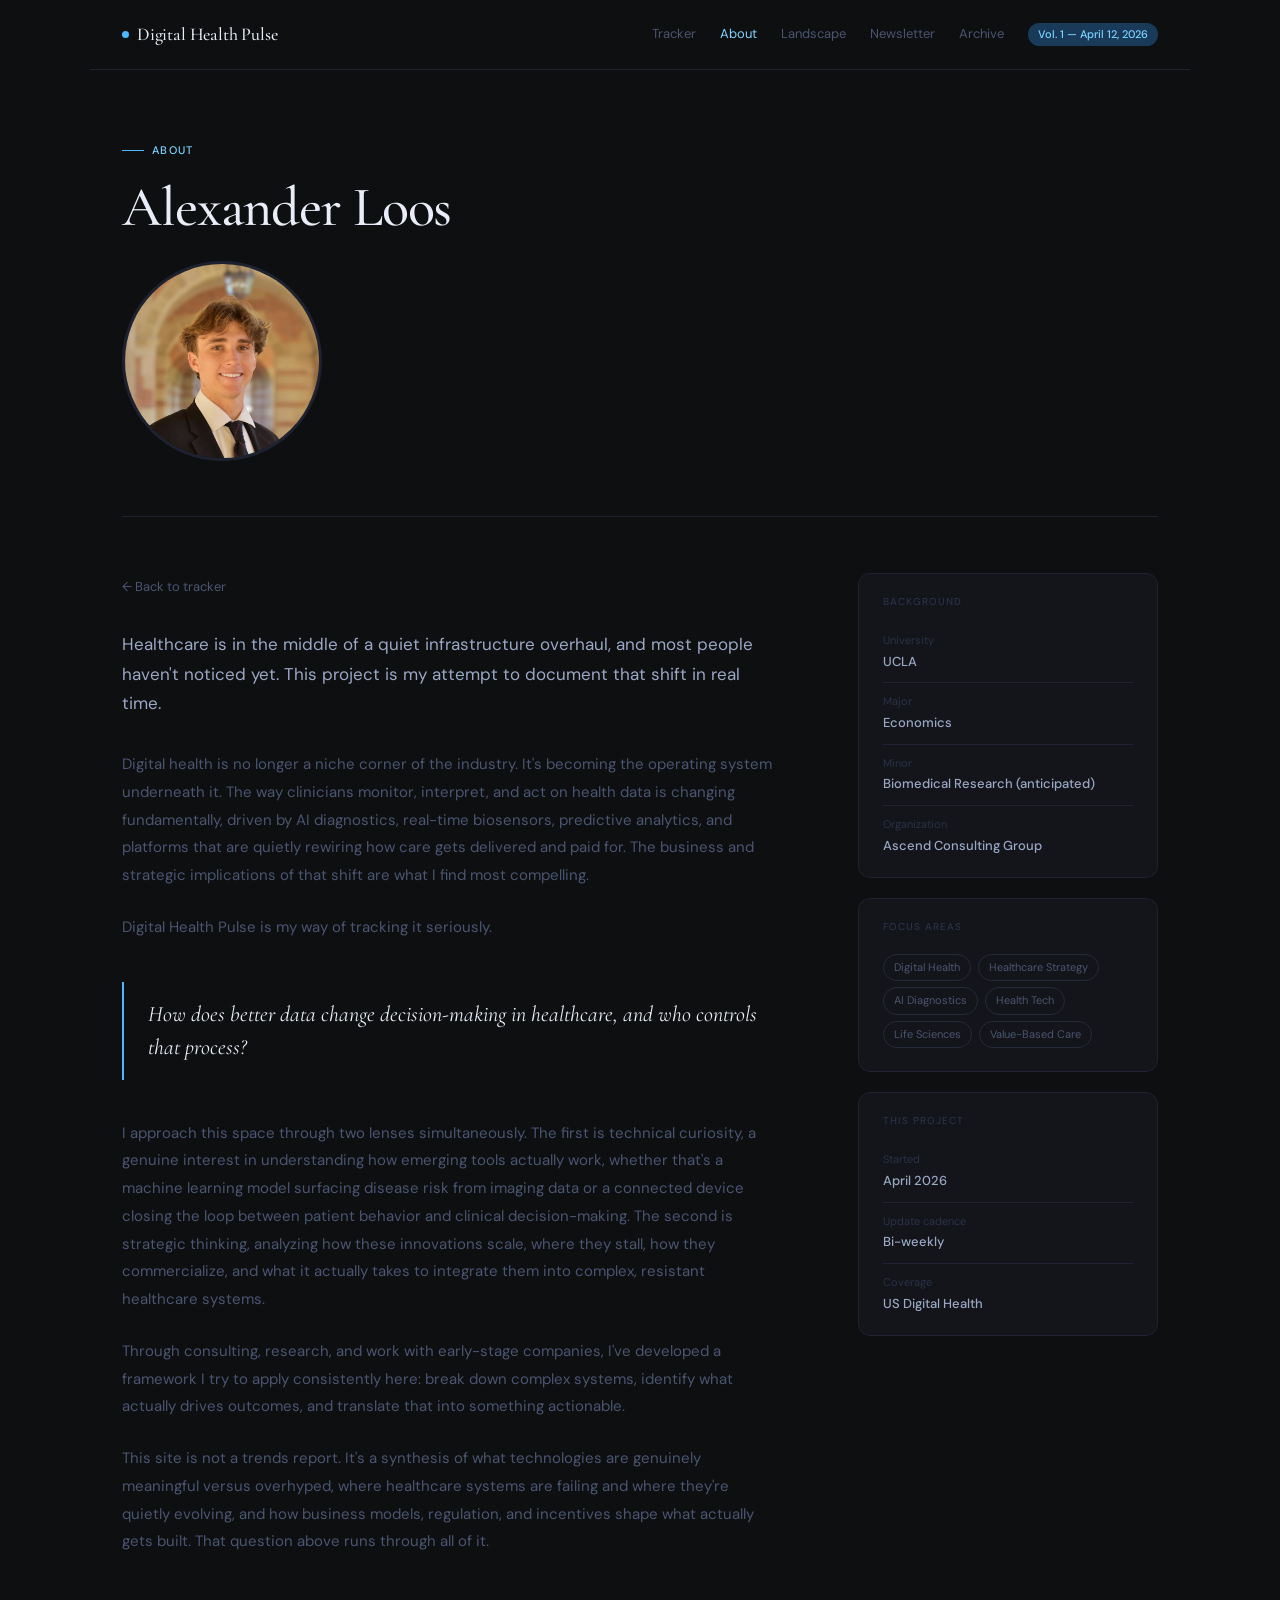
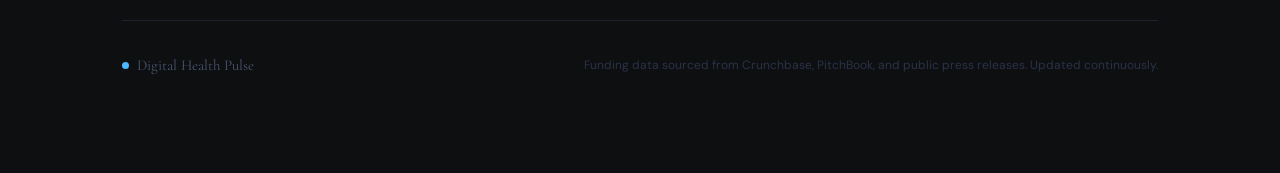
==== about.html @ b47139d2 "Update about.html" ====
<!DOCTYPE html>
<html lang="en">
<head>
<meta charset="UTF-8">
<meta name="viewport" content="width=device-width, initial-scale=1.0">
<title>About — Digital Health Pulse</title>
<link href="https://fonts.googleapis.com/css2?family=Cormorant+Garamond:ital,wght@0,400;0,500;0,600;1,400;1,500&family=DM+Sans:ital,opsz,wght@0,9..40,300;0,9..40,400;0,9..40,500&display=swap" rel="stylesheet">
<style>
  *, *::before, *::after { box-sizing: border-box; margin: 0; padding: 0; }
  :root {
    --bg: #0e0f11; --bg2: #13151a; --bg3: #181b22;
    --border: #1e2230; --border2: #252a38;
    --ink: #e8edf8; --ink2: #9aa8c4; --ink3: #4a5570; --ink4: #2a3248;
    --neon: #4db8ff; --neon-dim: #1a3a5a; --neon-text: #7dd4ff;
    --r: 6px; --r-lg: 12px;
  }
  html { font-size: 16px; }
  body { font-family: 'DM Sans', sans-serif; background: var(--bg); color: var(--ink); line-height: 1.6; min-height: 100vh; }
  nav { display: flex; align-items: center; justify-content: space-between; padding: 1.25rem 2rem; max-width: 1100px; margin: 0 auto; border-bottom: 1px solid var(--border); }
  .nav-logo { font-family: 'Cormorant Garamond', serif; font-size: 18px; color: var(--ink); letter-spacing: -0.01em; display: flex; align-items: center; gap: 8px; text-decoration: none; font-weight: 500; }
  .nav-dot { width: 7px; height: 7px; border-radius: 50%; background: var(--neon); display: inline-block; }
  .nav-links { display: flex; gap: 1.5rem; align-items: center; }
  .nav-links a { font-size: 13px; color: var(--ink3); text-decoration: none; transition: color 0.15s; }
  .nav-links a:hover { color: var(--ink2); }
  .nav-links a.active { color: var(--neon-text); }
  .nav-badge { font-size: 11px; background: var(--neon-dim); color: var(--neon-text); padding: 3px 10px; border-radius: 20px; font-weight: 500; }
  .page { max-width: 1100px; margin: 0 auto; padding: 0 2rem 6rem; }
  .hero { padding: 4.5rem 0 3rem; border-bottom: 1px solid var(--border); margin-bottom: 3.5rem; }
  .hero-eyebrow { display: flex; align-items: center; gap: 8px; font-size: 11px; letter-spacing: 0.12em; text-transform: uppercase; color: var(--neon-text); font-weight: 500; margin-bottom: 1.25rem; }
  .hero-eyebrow-line { width: 22px; height: 1px; background: var(--neon); }
  .hero-title { font-family: 'Cormorant Garamond', serif; font-size: clamp(36px, 5vw, 56px); color: var(--ink); line-height: 1.02; letter-spacing: -0.02em; font-weight: 500; }
  .content { display: grid; grid-template-columns: 1fr 300px; gap: 5rem; align-items: start; }
  .back-link { display: inline-flex; align-items: center; gap: 6px; font-size: 13px; color: var(--ink3); text-decoration: none; margin-bottom: 2rem; transition: color 0.15s; }
  .back-link:hover { color: var(--ink2); }
  .body-text p { font-size: 15px; color: var(--ink3); line-height: 1.85; margin-bottom: 1.5rem; }
  .body-text p:last-child { margin-bottom: 0; }
  .body-text p.lead { font-size: 17px; color: var(--ink2); line-height: 1.75; margin-bottom: 2rem; }
  .pull-quote { border-left: 2px solid var(--neon); padding: 1rem 0 1rem 1.5rem; margin: 2.5rem 0; }
  .pull-quote p { font-family: 'Cormorant Garamond', serif; font-size: 22px; color: var(--ink); line-height: 1.5; font-style: italic; margin: 0 !important; }
  .sidebar { display: flex; flex-direction: column; gap: 1.25rem; }
  .sidebar-card { background: var(--bg2); border: 1px solid var(--border); border-radius: var(--r-lg); padding: 1.25rem 1.5rem; }
  .sidebar-card-label { font-size: 10px; text-transform: uppercase; letter-spacing: 0.1em; color: var(--ink4); font-weight: 500; margin-bottom: 12px; }
  .sidebar-item { display: flex; flex-direction: column; gap: 2px; padding: 10px 0; border-bottom: 1px solid var(--border); }
  .sidebar-item:last-child { border-bottom: none; padding-bottom: 0; }
  .sidebar-item-label { font-size: 11px; color: var(--ink4); }
  .sidebar-item-val { font-size: 13px; font-weight: 500; color: var(--ink2); }
  .interest-tag { display: inline-block; font-size: 11px; padding: 4px 10px; border-radius: 20px; border: 1px solid var(--border2); color: var(--ink3); margin: 3px 3px 3px 0; }
  footer { margin-top: 4rem; padding-top: 2rem; border-top: 1px solid var(--border); display: flex; justify-content: space-between; align-items: center; flex-wrap: wrap; gap: 1rem; }
  .footer-left { font-family: 'Cormorant Garamond', serif; font-size: 15px; color: var(--ink3); display: flex; align-items: center; gap: 8px; }
  .footer-right { font-size: 12px; color: var(--ink4); }
  @media (max-width: 720px) { .content { grid-template-columns: 1fr; gap: 2.5rem; } nav { padding: 1rem; } .page { padding: 0 1rem 4rem; } .hero { padding: 3rem 0 2.5rem; } }
</style>
</head>
<body>
<nav>
  <a href="index.html" class="nav-logo"><span class="nav-dot"></span>Digital Health Pulse</a>
  <div class="nav-links">
    <a href="index.html">Tracker</a>
    <a href="about.html" class="active">About</a>
    <a href="landscape.html">Landscape</a>
    <a href="newsletter.html">Newsletter</a><a href="#">Archive</a>
    <span class="nav-badge">Vol. 1 — April 12, 2026</span>
  </div>
</nav>
<div class="page">
  <div class="hero">
    <div class="hero-eyebrow"><span class="hero-eyebrow-line"></span>About</div>
    <h1 class="hero-title">Alexander Loos</h1>
   <img src="photo.jpg" alt="Alexander Loos" style="width:200px; height:200px; border-radius:50%; object-fit:cover; margin-top:1.5rem; border: 3px solid #1e2230;">
  </div>
  <div class="content">
    <div class="body-text">
      <a href="index.html" class="back-link">&#8592; Back to tracker</a>
      <p class="lead">Healthcare is in the middle of a quiet infrastructure overhaul, and most people haven't noticed yet. This project is my attempt to document that shift in real time.</p>
      <p>Digital health is no longer a niche corner of the industry. It's becoming the operating system underneath it. The way clinicians monitor, interpret, and act on health data is changing fundamentally, driven by AI diagnostics, real-time biosensors, predictive analytics, and platforms that are quietly rewiring how care gets delivered and paid for. The business and strategic implications of that shift are what I find most compelling.</p>
      <p>Digital Health Pulse is my way of tracking it seriously.</p>
      <div class="pull-quote"><p>How does better data change decision-making in healthcare, and who controls that process?</p></div>
      <p>I approach this space through two lenses simultaneously. The first is technical curiosity, a genuine interest in understanding how emerging tools actually work, whether that's a machine learning model surfacing disease risk from imaging data or a connected device closing the loop between patient behavior and clinical decision-making. The second is strategic thinking, analyzing how these innovations scale, where they stall, how they commercialize, and what it actually takes to integrate them into complex, resistant healthcare systems.</p>
      <p>Through consulting, research, and work with early-stage companies, I've developed a framework I try to apply consistently here: break down complex systems, identify what actually drives outcomes, and translate that into something actionable.</p>
      <p>This site is not a trends report. It's a synthesis of what technologies are genuinely meaningful versus overhyped, where healthcare systems are failing and where they're quietly evolving, and how business models, regulation, and incentives shape what actually gets built. That question above runs through all of it.</p>
    </div>
    <div class="sidebar">
      <div class="sidebar-card">
        <div class="sidebar-card-label">Background</div>
        <div class="sidebar-item"><span class="sidebar-item-label">University</span><span class="sidebar-item-val">UCLA</span></div>
        <div class="sidebar-item"><span class="sidebar-item-label">Major</span><span class="sidebar-item-val">Economics</span></div>
        <div class="sidebar-item"><span class="sidebar-item-label">Minor</span><span class="sidebar-item-val">Biomedical Research (anticipated)</span></div>
        <div class="sidebar-item"><span class="sidebar-item-label">Organization</span><span class="sidebar-item-val">Ascend Consulting Group</span></div>
      </div>
      <div class="sidebar-card">
        <div class="sidebar-card-label">Focus areas</div>
        <div style="padding-top:4px;">
          <span class="interest-tag">Digital Health</span>
          <span class="interest-tag">Healthcare Strategy</span>
          <span class="interest-tag">AI Diagnostics</span>
          <span class="interest-tag">Health Tech</span>
          <span class="interest-tag">Life Sciences</span>
          <span class="interest-tag">Value-Based Care</span>
        </div>
      </div>
      <div class="sidebar-card">
        <div class="sidebar-card-label">This project</div>
        <div class="sidebar-item"><span class="sidebar-item-label">Started</span><span class="sidebar-item-val">April 2026</span></div>
        <div class="sidebar-item"><span class="sidebar-item-label">Update cadence</span><span class="sidebar-item-val">Bi-weekly</span></div>
        <div class="sidebar-item"><span class="sidebar-item-label">Coverage</span><span class="sidebar-item-val">US Digital Health</span></div>
      </div>
    </div>
  </div>
  <footer>
    <div class="footer-left"><span class="nav-dot"></span>Digital Health Pulse</div>
    <div class="footer-right">Funding data sourced from Crunchbase, PitchBook, and public press releases. Updated continuously.</div>
  </footer>
</div>
</body>
</html>
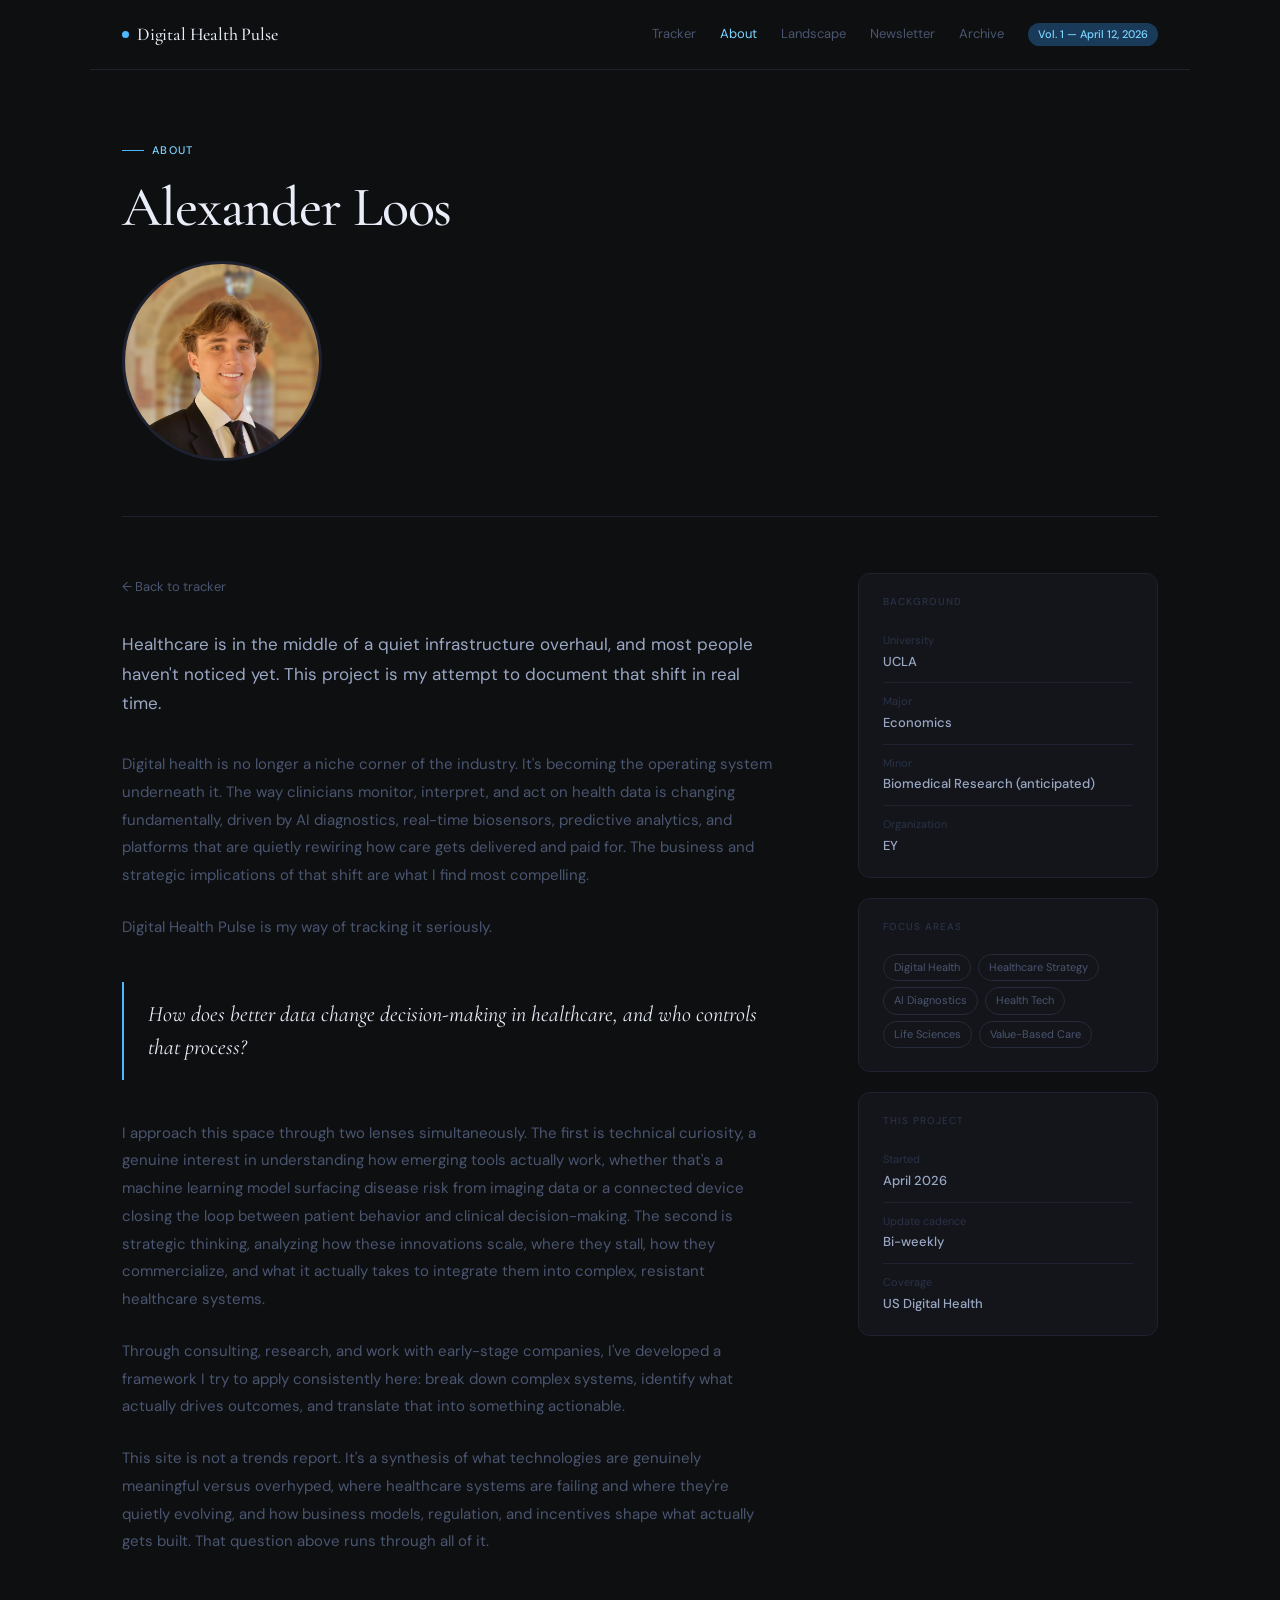
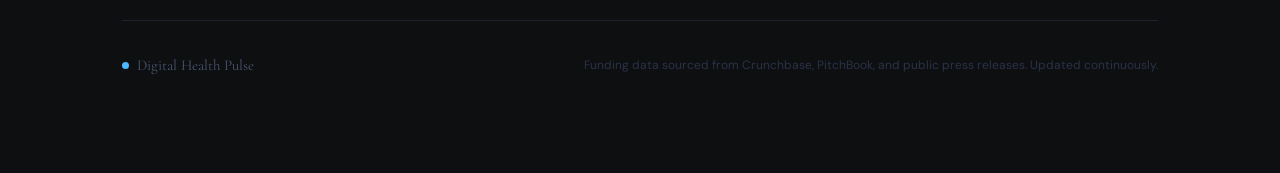
==== commit 047e067b: "Update about.html" ====
--- a/about.html
+++ b/about.html
@@ -85,7 +85,7 @@
         <div class="sidebar-item"><span class="sidebar-item-label">University</span><span class="sidebar-item-val">UCLA</span></div>
         <div class="sidebar-item"><span class="sidebar-item-label">Major</span><span class="sidebar-item-val">Economics</span></div>
         <div class="sidebar-item"><span class="sidebar-item-label">Minor</span><span class="sidebar-item-val">Biomedical Research (anticipated)</span></div>
-        <div class="sidebar-item"><span class="sidebar-item-label">Organization</span><span class="sidebar-item-val">Ascend Consulting Group</span></div>
+        <div class="sidebar-item"><span class="sidebar-item-label">Organization</span><span class="sidebar-item-val">EY</span></div>
       </div>
       <div class="sidebar-card">
         <div class="sidebar-card-label">Focus areas</div>
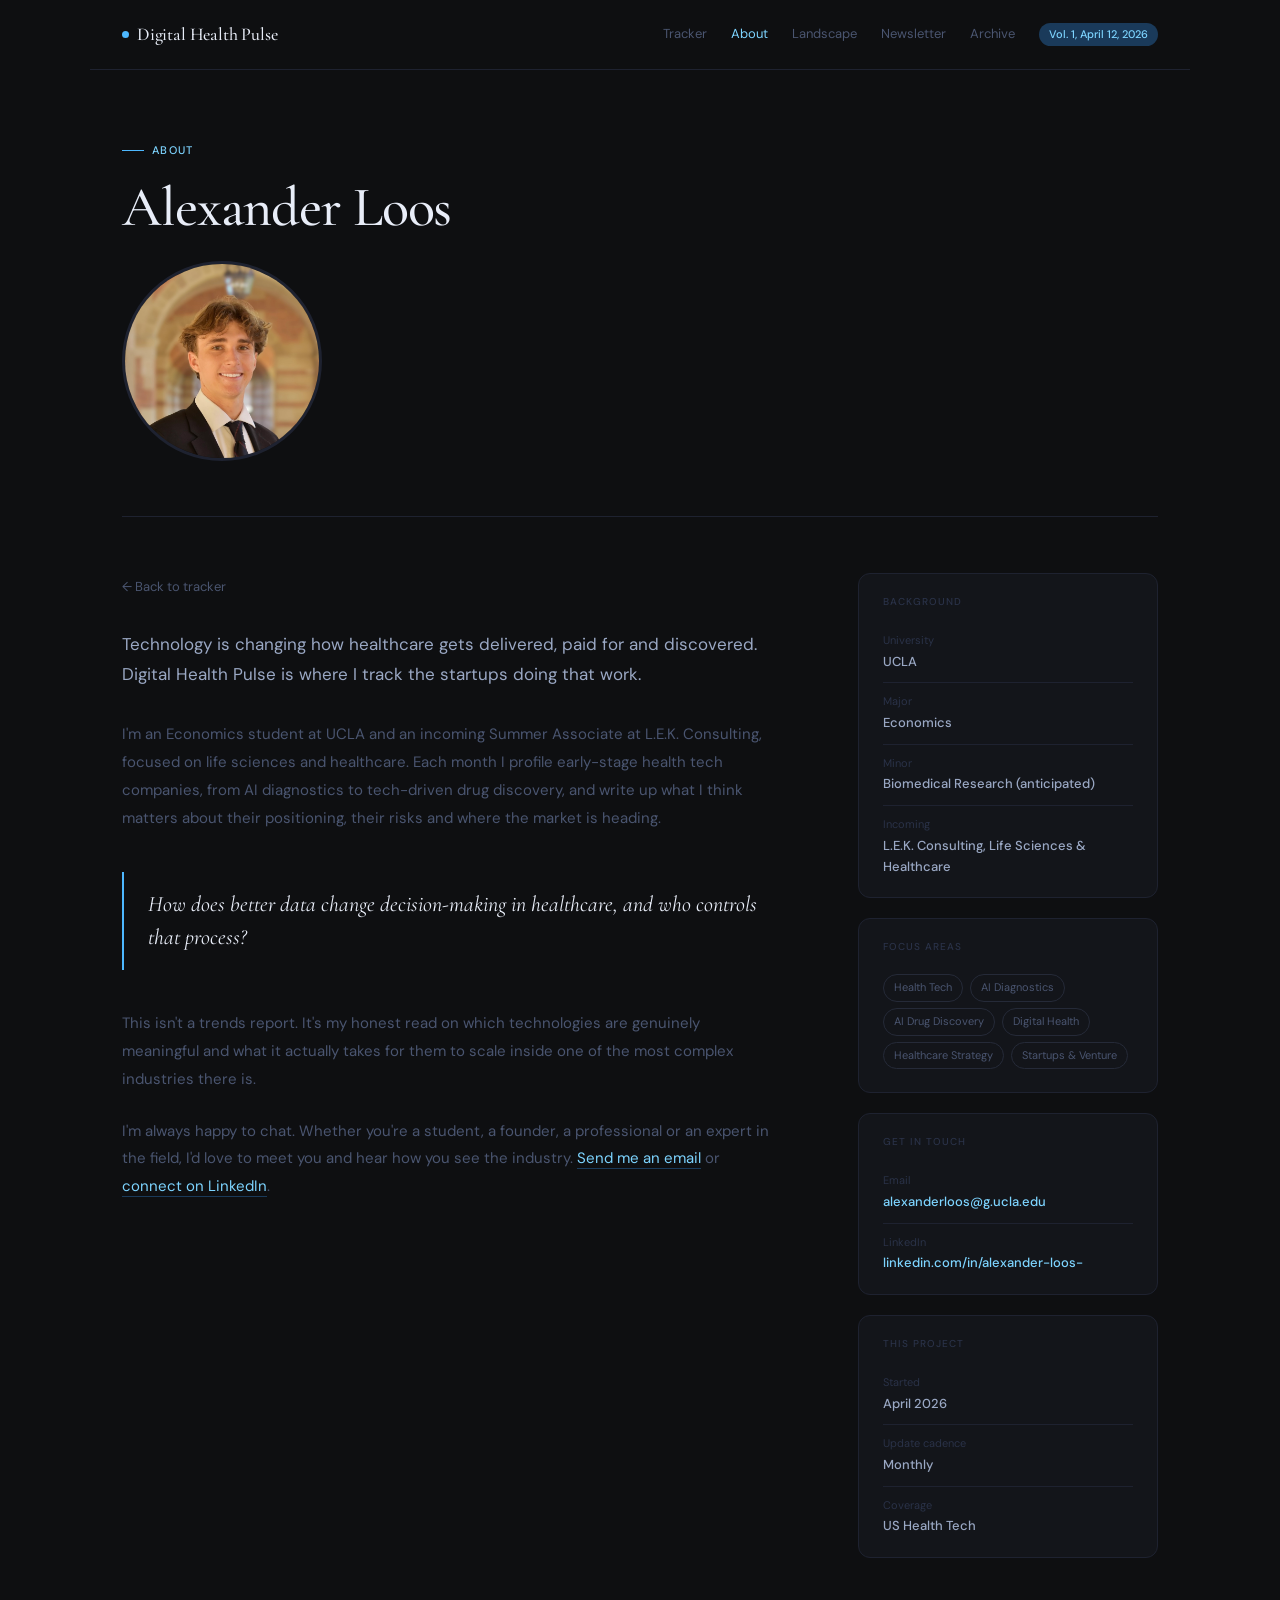
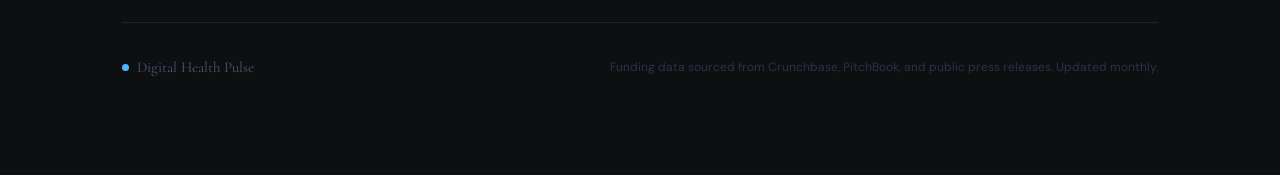
==== commit b17d87ca: "About page refresh: health tech focus, L.E.K., contact links, monthly cadence Co-Authored-By: Claude" ====
--- a/about.html
+++ b/about.html
@@ -3,7 +3,7 @@
 <head>
 <meta charset="UTF-8">
 <meta name="viewport" content="width=device-width, initial-scale=1.0">
-<title>About — Digital Health Pulse</title>
+<title>About | Digital Health Pulse</title>
 <link href="https://fonts.googleapis.com/css2?family=Cormorant+Garamond:ital,wght@0,400;0,500;0,600;1,400;1,500&family=DM+Sans:ital,opsz,wght@0,9..40,300;0,9..40,400;0,9..40,500&display=swap" rel="stylesheet">
 <style>
   *, *::before, *::after { box-sizing: border-box; margin: 0; padding: 0; }
@@ -44,6 +44,10 @@
   .sidebar-item:last-child { border-bottom: none; padding-bottom: 0; }
   .sidebar-item-label { font-size: 11px; color: var(--ink4); }
   .sidebar-item-val { font-size: 13px; font-weight: 500; color: var(--ink2); }
+  .inline-link { color: var(--neon-text); text-decoration: none; border-bottom: 1px solid var(--neon-dim); transition: border-color 0.15s; }
+  .inline-link:hover { border-color: var(--neon); }
+  .sidebar-link { font-size: 13px; font-weight: 500; color: var(--neon-text); text-decoration: none; word-break: break-all; }
+  .sidebar-link:hover { text-decoration: underline; }
   .interest-tag { display: inline-block; font-size: 11px; padding: 4px 10px; border-radius: 20px; border: 1px solid var(--border2); color: var(--ink3); margin: 3px 3px 3px 0; }
   footer { margin-top: 4rem; padding-top: 2rem; border-top: 1px solid var(--border); display: flex; justify-content: space-between; align-items: center; flex-wrap: wrap; gap: 1rem; }
   .footer-left { font-family: 'Cormorant Garamond', serif; font-size: 15px; color: var(--ink3); display: flex; align-items: center; gap: 8px; }
@@ -59,7 +63,7 @@
     <a href="about.html" class="active">About</a>
     <a href="landscape.html">Landscape</a>
     <a href="newsletter.html">Newsletter</a><a href="#">Archive</a>
-    <span class="nav-badge">Vol. 1 — April 12, 2026</span>
+    <span class="nav-badge" id="vol-badge">Vol. 1, April 12, 2026</span>
   </div>
 </nav>
 <div class="page">
@@ -71,13 +75,11 @@
   <div class="content">
     <div class="body-text">
       <a href="index.html" class="back-link">&#8592; Back to tracker</a>
-      <p class="lead">Healthcare is in the middle of a quiet infrastructure overhaul, and most people haven't noticed yet. This project is my attempt to document that shift in real time.</p>
-      <p>Digital health is no longer a niche corner of the industry. It's becoming the operating system underneath it. The way clinicians monitor, interpret, and act on health data is changing fundamentally, driven by AI diagnostics, real-time biosensors, predictive analytics, and platforms that are quietly rewiring how care gets delivered and paid for. The business and strategic implications of that shift are what I find most compelling.</p>
-      <p>Digital Health Pulse is my way of tracking it seriously.</p>
+      <p class="lead">Technology is changing how healthcare gets delivered, paid for and discovered. Digital Health Pulse is where I track the startups doing that work.</p>
+      <p>I'm an Economics student at UCLA and an incoming Summer Associate at L.E.K. Consulting, focused on life sciences and healthcare. Each month I profile early-stage health tech companies, from AI diagnostics to tech-driven drug discovery, and write up what I think matters about their positioning, their risks and where the market is heading.</p>
       <div class="pull-quote"><p>How does better data change decision-making in healthcare, and who controls that process?</p></div>
-      <p>I approach this space through two lenses simultaneously. The first is technical curiosity, a genuine interest in understanding how emerging tools actually work, whether that's a machine learning model surfacing disease risk from imaging data or a connected device closing the loop between patient behavior and clinical decision-making. The second is strategic thinking, analyzing how these innovations scale, where they stall, how they commercialize, and what it actually takes to integrate them into complex, resistant healthcare systems.</p>
-      <p>Through consulting, research, and work with early-stage companies, I've developed a framework I try to apply consistently here: break down complex systems, identify what actually drives outcomes, and translate that into something actionable.</p>
-      <p>This site is not a trends report. It's a synthesis of what technologies are genuinely meaningful versus overhyped, where healthcare systems are failing and where they're quietly evolving, and how business models, regulation, and incentives shape what actually gets built. That question above runs through all of it.</p>
+      <p>This isn't a trends report. It's my honest read on which technologies are genuinely meaningful and what it actually takes for them to scale inside one of the most complex industries there is.</p>
+      <p>I'm always happy to chat. Whether you're a student, a founder, a professional or an expert in the field, I'd love to meet you and hear how you see the industry. <a href="mailto:alexanderloos@g.ucla.edu" class="inline-link">Send me an email</a> or <a href="https://www.linkedin.com/in/alexander-loos-" target="_blank" rel="noopener" class="inline-link">connect on LinkedIn</a>.</p>
     </div>
     <div class="sidebar">
       <div class="sidebar-card">
@@ -85,31 +87,39 @@
         <div class="sidebar-item"><span class="sidebar-item-label">University</span><span class="sidebar-item-val">UCLA</span></div>
         <div class="sidebar-item"><span class="sidebar-item-label">Major</span><span class="sidebar-item-val">Economics</span></div>
         <div class="sidebar-item"><span class="sidebar-item-label">Minor</span><span class="sidebar-item-val">Biomedical Research (anticipated)</span></div>
-        <div class="sidebar-item"><span class="sidebar-item-label">Organization</span><span class="sidebar-item-val">EY</span></div>
+        <div class="sidebar-item"><span class="sidebar-item-label">Incoming</span><span class="sidebar-item-val">L.E.K. Consulting, Life Sciences &amp; Healthcare</span></div>
       </div>
       <div class="sidebar-card">
         <div class="sidebar-card-label">Focus areas</div>
         <div style="padding-top:4px;">
+          <span class="interest-tag">Health Tech</span>
+          <span class="interest-tag">AI Diagnostics</span>
+          <span class="interest-tag">AI Drug Discovery</span>
           <span class="interest-tag">Digital Health</span>
           <span class="interest-tag">Healthcare Strategy</span>
-          <span class="interest-tag">AI Diagnostics</span>
-          <span class="interest-tag">Health Tech</span>
-          <span class="interest-tag">Life Sciences</span>
-          <span class="interest-tag">Value-Based Care</span>
+          <span class="interest-tag">Startups &amp; Venture</span>
         </div>
+      </div>
+      <div class="sidebar-card">
+        <div class="sidebar-card-label">Get in touch</div>
+        <div class="sidebar-item"><span class="sidebar-item-label">Email</span><a href="mailto:alexanderloos@g.ucla.edu" class="sidebar-link">alexanderloos@g.ucla.edu</a></div>
+        <div class="sidebar-item"><span class="sidebar-item-label">LinkedIn</span><a href="https://www.linkedin.com/in/alexander-loos-" target="_blank" rel="noopener" class="sidebar-link">linkedin.com/in/alexander-loos-</a></div>
       </div>
       <div class="sidebar-card">
         <div class="sidebar-card-label">This project</div>
         <div class="sidebar-item"><span class="sidebar-item-label">Started</span><span class="sidebar-item-val">April 2026</span></div>
-        <div class="sidebar-item"><span class="sidebar-item-label">Update cadence</span><span class="sidebar-item-val">Bi-weekly</span></div>
-        <div class="sidebar-item"><span class="sidebar-item-label">Coverage</span><span class="sidebar-item-val">US Digital Health</span></div>
+        <div class="sidebar-item"><span class="sidebar-item-label">Update cadence</span><span class="sidebar-item-val">Monthly</span></div>
+        <div class="sidebar-item"><span class="sidebar-item-label">Coverage</span><span class="sidebar-item-val">US Health Tech</span></div>
       </div>
     </div>
   </div>
   <footer>
     <div class="footer-left"><span class="nav-dot"></span>Digital Health Pulse</div>
-    <div class="footer-right">Funding data sourced from Crunchbase, PitchBook, and public press releases. Updated continuously.</div>
+    <div class="footer-right">Funding data sourced from Crunchbase, PitchBook, and public press releases. Updated monthly.</div>
   </footer>
 </div>
+<script>
+fetch('companies.json').then(r=>r.json()).then(d=>{const m=d.meta||{};if(m.volume&&m.lastUpdated)document.getElementById('vol-badge').textContent=`Vol. ${m.volume}, ${m.lastUpdated}`;}).catch(()=>{});
+</script>
 </body>
 </html>
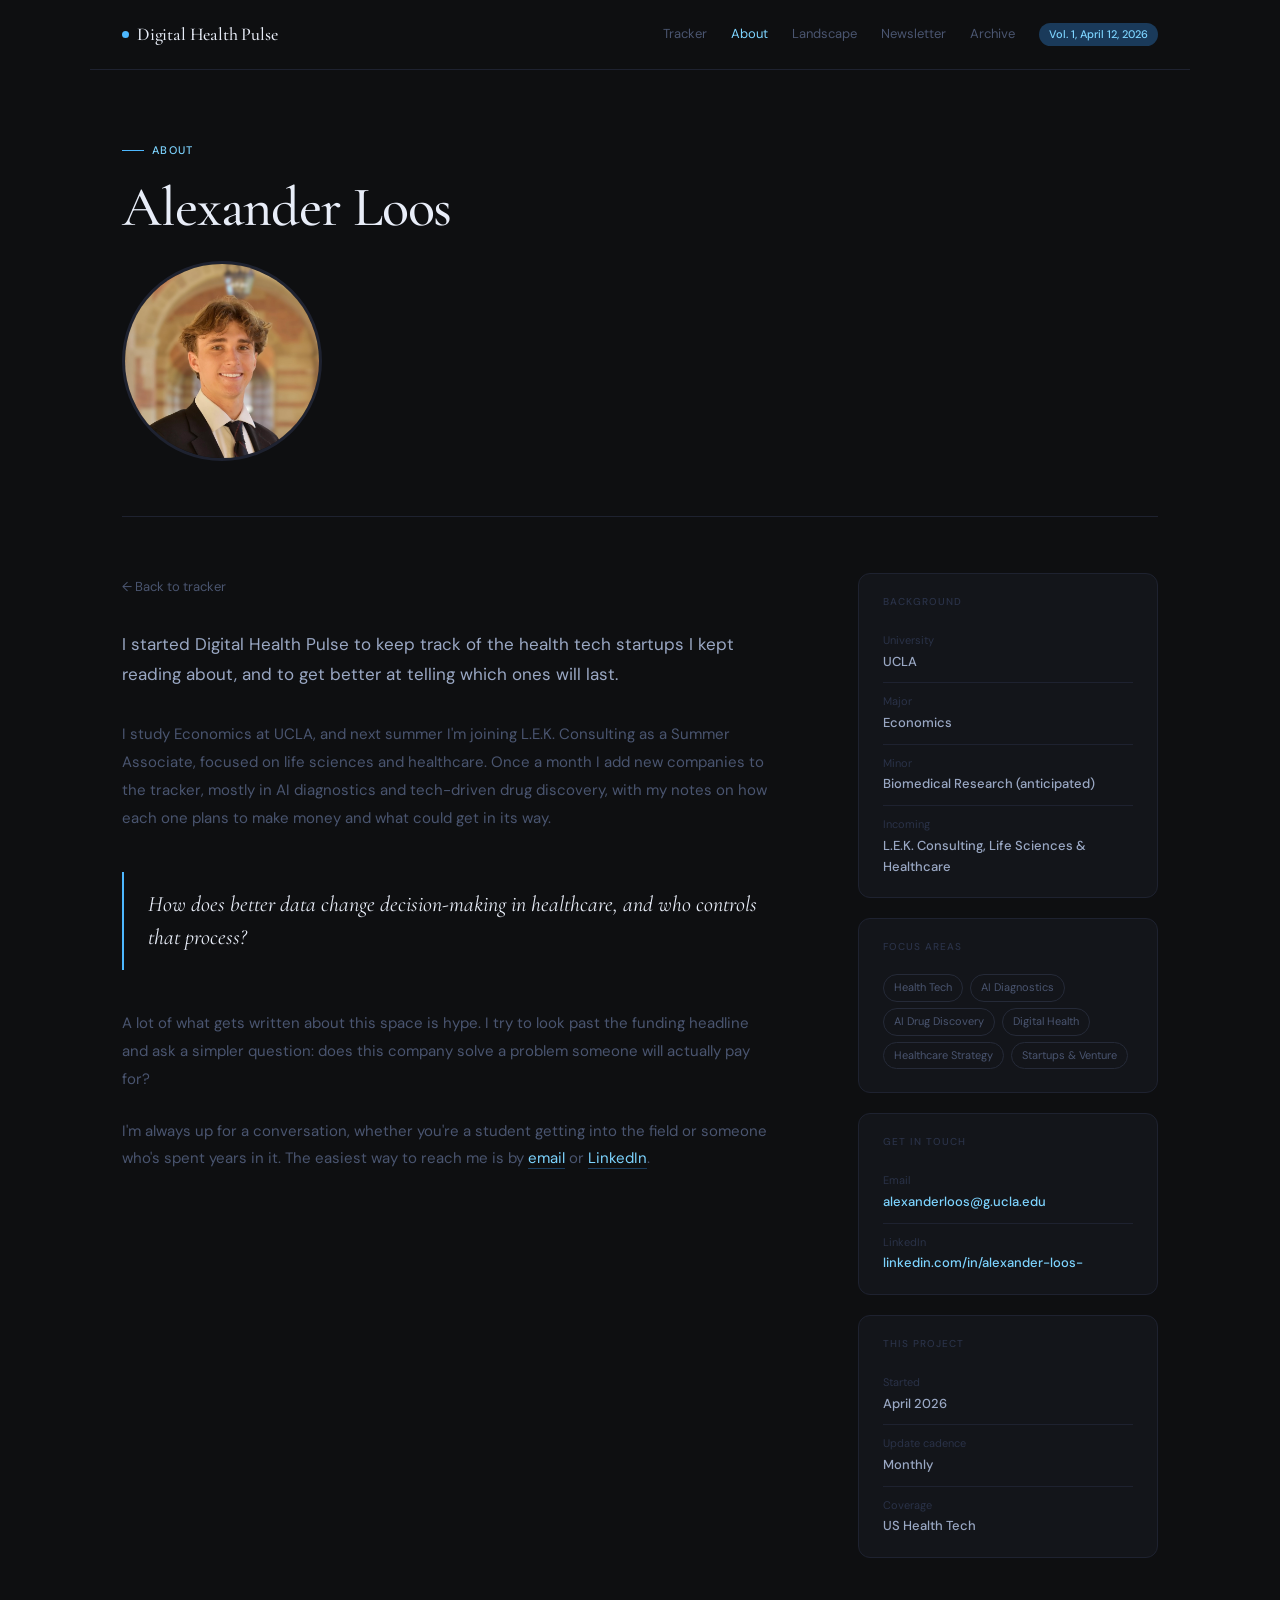
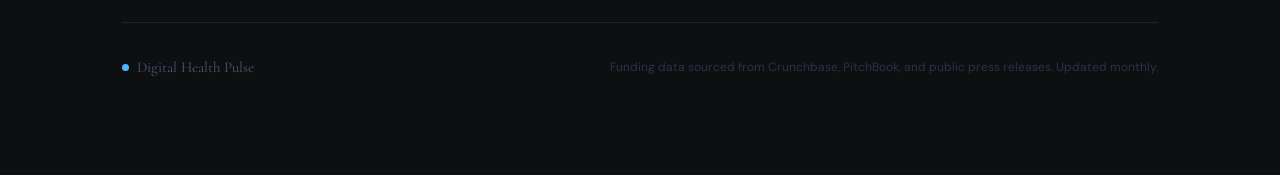
==== commit e6897af7: "About page: rewrite bio in a more natural voice Co-Authored-By: Claude Opus 5.5 <noreply@anthropic.c" ====
--- a/about.html
+++ b/about.html
@@ -75,11 +75,11 @@
   <div class="content">
     <div class="body-text">
       <a href="index.html" class="back-link">&#8592; Back to tracker</a>
-      <p class="lead">Technology is changing how healthcare gets delivered, paid for and discovered. Digital Health Pulse is where I track the startups doing that work.</p>
-      <p>I'm an Economics student at UCLA and an incoming Summer Associate at L.E.K. Consulting, focused on life sciences and healthcare. Each month I profile early-stage health tech companies, from AI diagnostics to tech-driven drug discovery, and write up what I think matters about their positioning, their risks and where the market is heading.</p>
+      <p class="lead">I started Digital Health Pulse to keep track of the health tech startups I kept reading about, and to get better at telling which ones will last.</p>
+      <p>I study Economics at UCLA, and next summer I'm joining L.E.K. Consulting as a Summer Associate, focused on life sciences and healthcare. Once a month I add new companies to the tracker, mostly in AI diagnostics and tech-driven drug discovery, with my notes on how each one plans to make money and what could get in its way.</p>
       <div class="pull-quote"><p>How does better data change decision-making in healthcare, and who controls that process?</p></div>
-      <p>This isn't a trends report. It's my honest read on which technologies are genuinely meaningful and what it actually takes for them to scale inside one of the most complex industries there is.</p>
-      <p>I'm always happy to chat. Whether you're a student, a founder, a professional or an expert in the field, I'd love to meet you and hear how you see the industry. <a href="mailto:alexanderloos@g.ucla.edu" class="inline-link">Send me an email</a> or <a href="https://www.linkedin.com/in/alexander-loos-" target="_blank" rel="noopener" class="inline-link">connect on LinkedIn</a>.</p>
+      <p>A lot of what gets written about this space is hype. I try to look past the funding headline and ask a simpler question: does this company solve a problem someone will actually pay for?</p>
+      <p>I'm always up for a conversation, whether you're a student getting into the field or someone who's spent years in it. The easiest way to reach me is by <a href="mailto:alexanderloos@g.ucla.edu" class="inline-link">email</a> or <a href="https://www.linkedin.com/in/alexander-loos-" target="_blank" rel="noopener" class="inline-link">LinkedIn</a>.</p>
     </div>
     <div class="sidebar">
       <div class="sidebar-card">
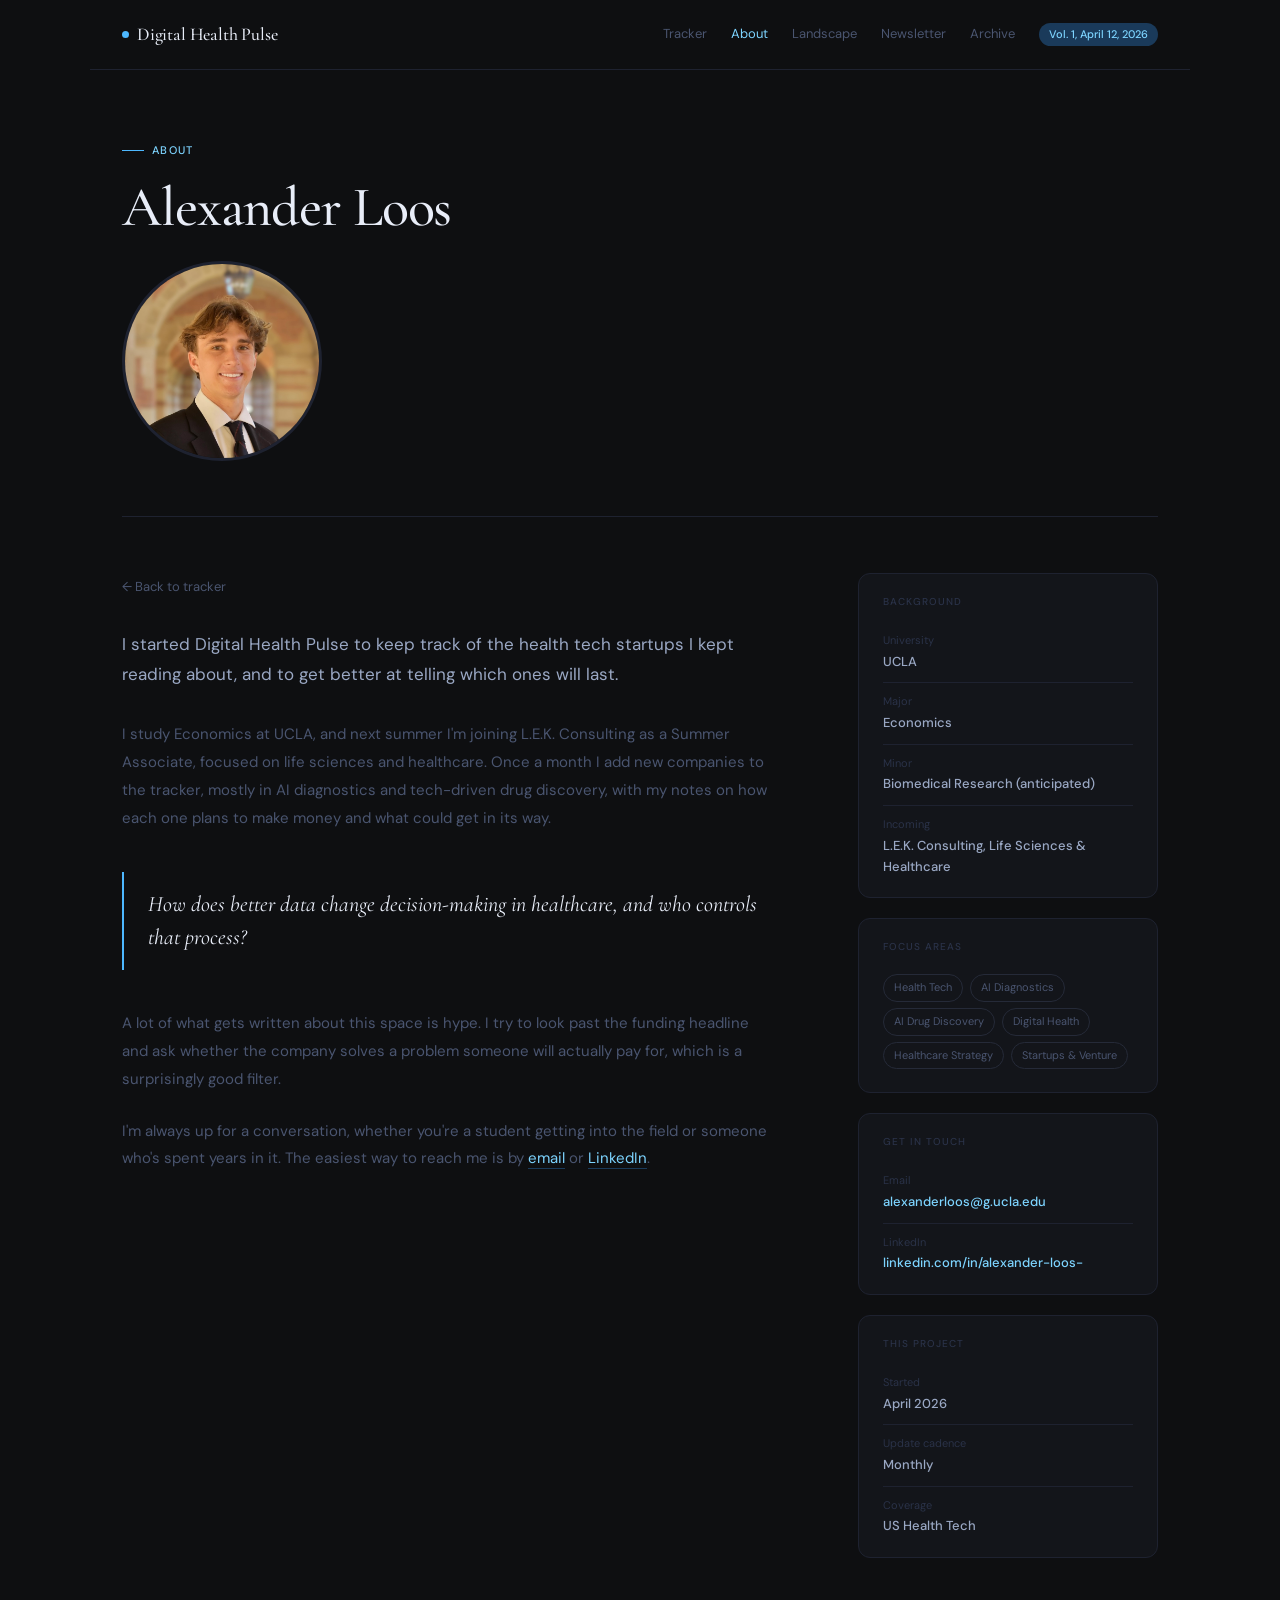
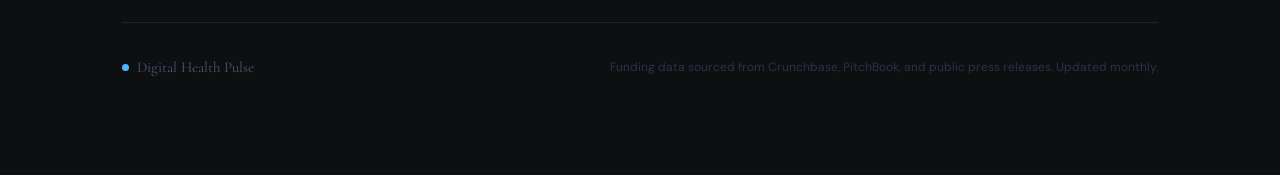
==== commit a48c2b38: "About page: remove colon per voice guide Co-Authored-By: Claude Opus 5.5 <noreply@anthropic.com> Cla" ====
--- a/about.html
+++ b/about.html
@@ -78,7 +78,7 @@
       <p class="lead">I started Digital Health Pulse to keep track of the health tech startups I kept reading about, and to get better at telling which ones will last.</p>
       <p>I study Economics at UCLA, and next summer I'm joining L.E.K. Consulting as a Summer Associate, focused on life sciences and healthcare. Once a month I add new companies to the tracker, mostly in AI diagnostics and tech-driven drug discovery, with my notes on how each one plans to make money and what could get in its way.</p>
       <div class="pull-quote"><p>How does better data change decision-making in healthcare, and who controls that process?</p></div>
-      <p>A lot of what gets written about this space is hype. I try to look past the funding headline and ask a simpler question: does this company solve a problem someone will actually pay for?</p>
+      <p>A lot of what gets written about this space is hype. I try to look past the funding headline and ask whether the company solves a problem someone will actually pay for, which is a surprisingly good filter.</p>
       <p>I'm always up for a conversation, whether you're a student getting into the field or someone who's spent years in it. The easiest way to reach me is by <a href="mailto:alexanderloos@g.ucla.edu" class="inline-link">email</a> or <a href="https://www.linkedin.com/in/alexander-loos-" target="_blank" rel="noopener" class="inline-link">LinkedIn</a>.</p>
     </div>
     <div class="sidebar">
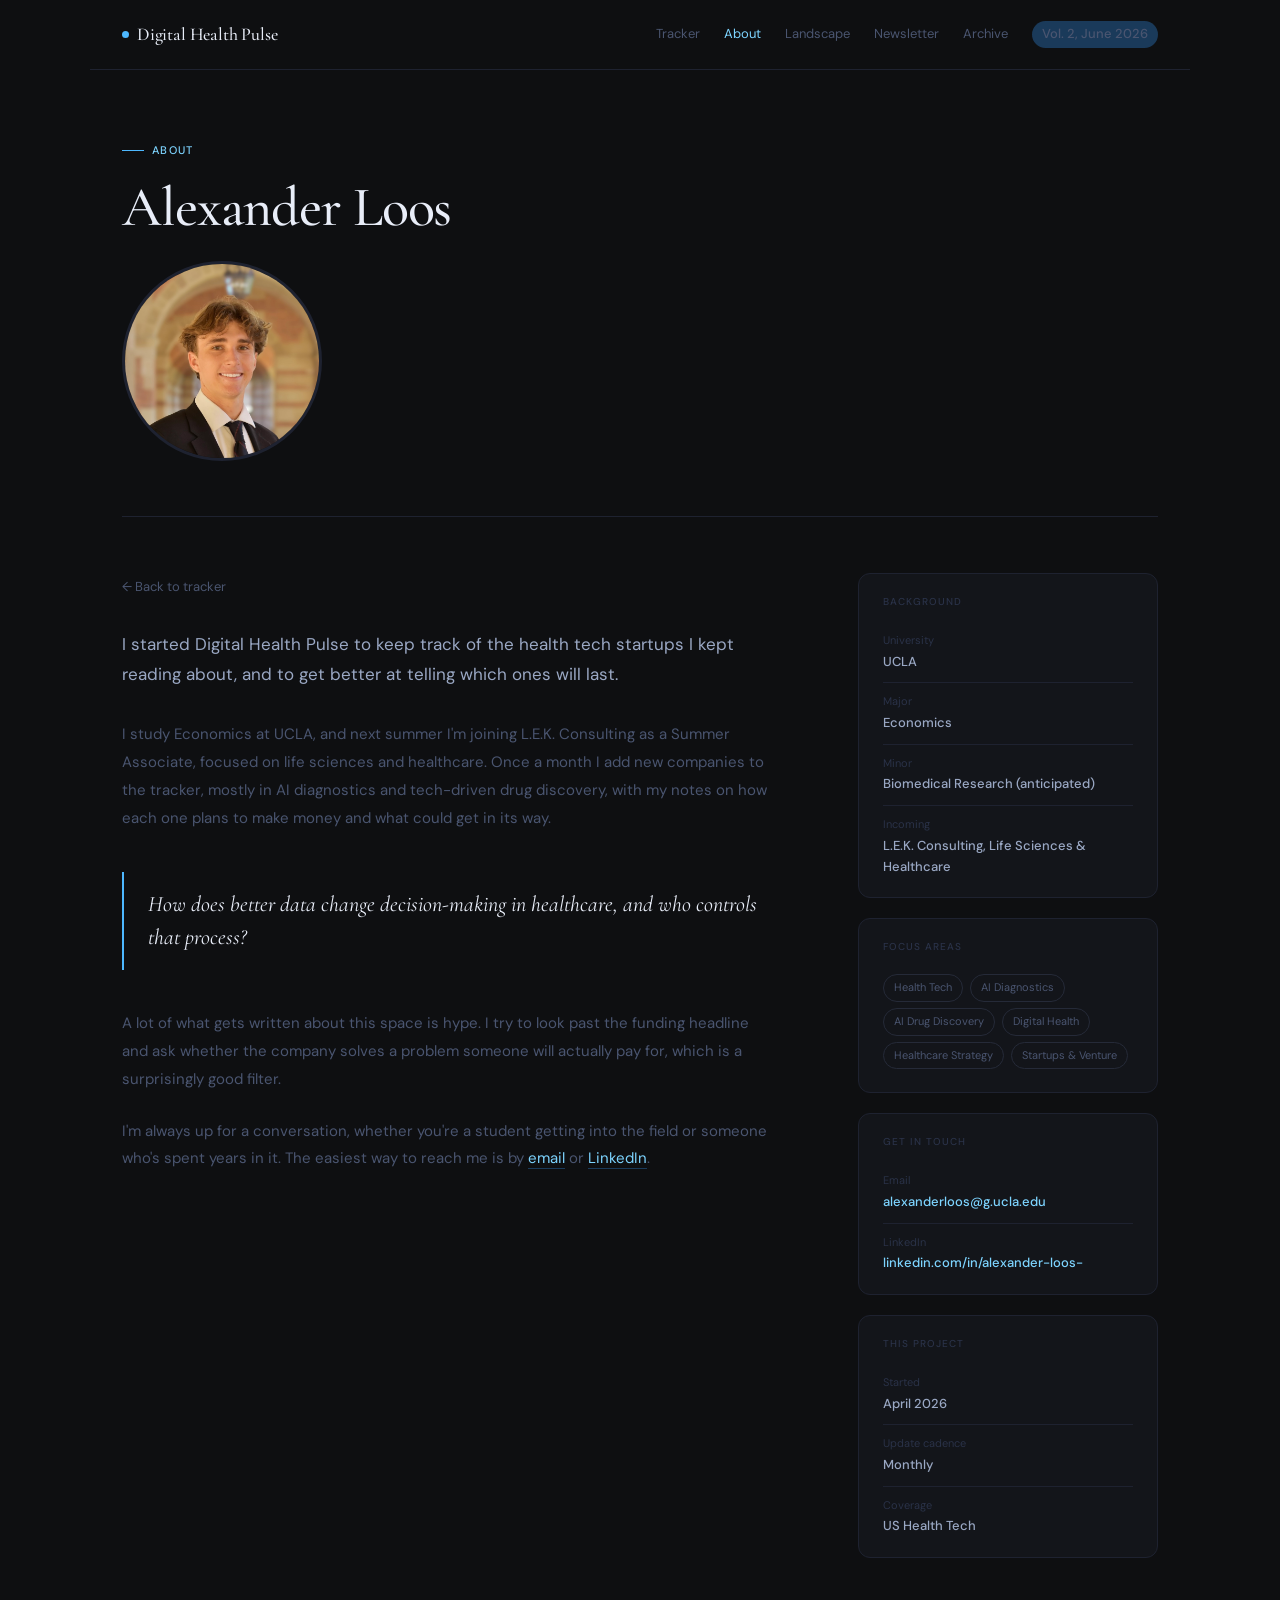
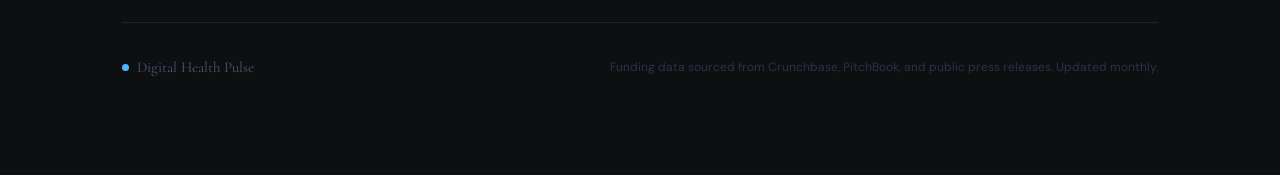
==== commit 71523cc4: "Volume 2 (June 2026): five new companies, volume selector, Landscape updates - Adds Assort Health, C" ====
--- a/about.html
+++ b/about.html
@@ -63,7 +63,7 @@
     <a href="about.html" class="active">About</a>
     <a href="landscape.html">Landscape</a>
     <a href="newsletter.html">Newsletter</a><a href="#">Archive</a>
-    <span class="nav-badge" id="vol-badge">Vol. 1, April 12, 2026</span>
+    <a href="index.html" class="nav-badge" id="vol-badge" style="text-decoration:none;">Vol. 2, June 2026</a>
   </div>
 </nav>
 <div class="page">
@@ -119,7 +119,7 @@
   </footer>
 </div>
 <script>
-fetch('companies.json').then(r=>r.json()).then(d=>{const m=d.meta||{};if(m.volume&&m.lastUpdated)document.getElementById('vol-badge').textContent=`Vol. ${m.volume}, ${m.lastUpdated}`;}).catch(()=>{});
+fetch('companies.json').then(r=>r.json()).then(d=>{const v=(d.meta&&d.meta.volumes)||[];const l=v[v.length-1];if(l){const b=document.getElementById('vol-badge');b.textContent=`Vol. ${l.number}, ${l.label}`;}}).catch(()=>{});
 </script>
 </body>
 </html>
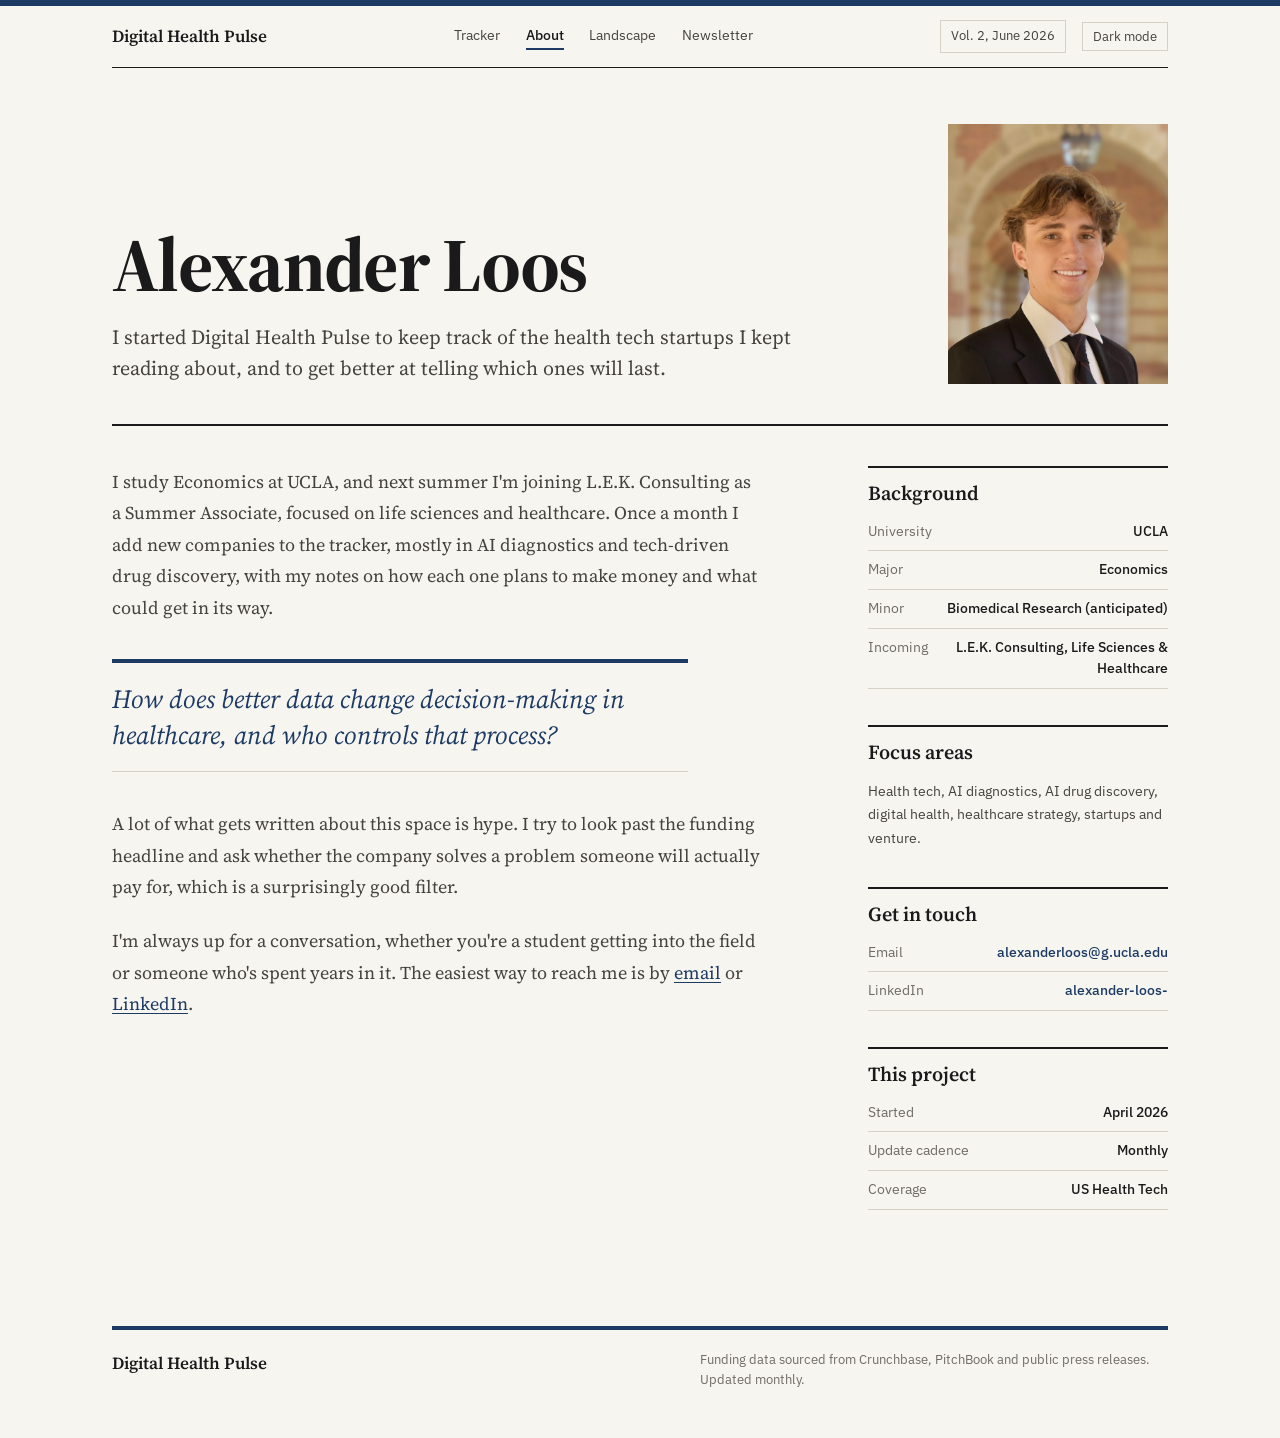
==== commit 9d60d2d4: "Apply editorial theme to all pages; larger helix with spiral entrance Shared theme.css/theme.js, lig" ====
--- a/about.html
+++ b/about.html
@@ -4,122 +4,118 @@
 <meta charset="UTF-8">
 <meta name="viewport" content="width=device-width, initial-scale=1.0">
 <title>About | Digital Health Pulse</title>
-<link href="https://fonts.googleapis.com/css2?family=Cormorant+Garamond:ital,wght@0,400;0,500;0,600;1,400;1,500&family=DM+Sans:ital,opsz,wght@0,9..40,300;0,9..40,400;0,9..40,500&display=swap" rel="stylesheet">
+<link rel="preconnect" href="https://fonts.googleapis.com">
+<link rel="preconnect" href="https://fonts.gstatic.com" crossorigin>
+<link href="https://fonts.googleapis.com/css2?family=IBM+Plex+Sans:ital,wght@0,400;0,500;0,600;1,400&family=Source+Serif+4:ital,opsz,wght@0,8..60,400;0,8..60,600;0,8..60,700;1,8..60,400&display=swap" rel="stylesheet">
+<link rel="stylesheet" href="theme.css">
+<script src="theme.js"></script>
 <style>
-  *, *::before, *::after { box-sizing: border-box; margin: 0; padding: 0; }
-  :root {
-    --bg: #0e0f11; --bg2: #13151a; --bg3: #181b22;
-    --border: #1e2230; --border2: #252a38;
-    --ink: #e8edf8; --ink2: #9aa8c4; --ink3: #4a5570; --ink4: #2a3248;
-    --neon: #4db8ff; --neon-dim: #1a3a5a; --neon-text: #7dd4ff;
-    --r: 6px; --r-lg: 12px;
+  .about-head { display: grid; grid-template-columns: minmax(0, 1fr) 220px; gap: 3rem; align-items: end; }
+  .portrait { width: 220px; height: 260px; object-fit: cover; display: block; filter: grayscale(0.15); }
+  .content { display: grid; grid-template-columns: minmax(0, 1fr) 300px; gap: 5rem; align-items: start; margin-top: 2.5rem; }
+  .body-text p { font-family: var(--serif); font-size: 18px; line-height: 1.75; color: var(--ink-2); margin-bottom: 1.4rem; max-width: 36em; }
+  .pull { margin: 2.25rem 0; max-width: 36em; }
+  .pull p { font-family: var(--serif); font-style: italic; font-size: 26px; line-height: 1.4; color: var(--navy); margin: 1.1rem 0 !important; }
+  .side-block { margin-bottom: 2.25rem; }
+  .side-block .sub-title { padding-top: 0.6rem; margin-bottom: 0.25rem; }
+  .side-text { font-size: 14px; color: var(--ink-2); line-height: 1.7; padding-top: 0.5rem; }
+  .fact a { color: var(--navy); text-decoration: none; }
+  .fact a:hover { text-decoration: underline; }
+  @media (max-width: 860px) {
+    .content { grid-template-columns: 1fr; gap: 2.5rem; }
   }
-  html { font-size: 16px; }
-  body { font-family: 'DM Sans', sans-serif; background: var(--bg); color: var(--ink); line-height: 1.6; min-height: 100vh; }
-  nav { display: flex; align-items: center; justify-content: space-between; padding: 1.25rem 2rem; max-width: 1100px; margin: 0 auto; border-bottom: 1px solid var(--border); }
-  .nav-logo { font-family: 'Cormorant Garamond', serif; font-size: 18px; color: var(--ink); letter-spacing: -0.01em; display: flex; align-items: center; gap: 8px; text-decoration: none; font-weight: 500; }
-  .nav-dot { width: 7px; height: 7px; border-radius: 50%; background: var(--neon); display: inline-block; }
-  .nav-links { display: flex; gap: 1.5rem; align-items: center; }
-  .nav-links a { font-size: 13px; color: var(--ink3); text-decoration: none; transition: color 0.15s; }
-  .nav-links a:hover { color: var(--ink2); }
-  .nav-links a.active { color: var(--neon-text); }
-  .nav-badge { font-size: 11px; background: var(--neon-dim); color: var(--neon-text); padding: 3px 10px; border-radius: 20px; font-weight: 500; }
-  .page { max-width: 1100px; margin: 0 auto; padding: 0 2rem 6rem; }
-  .hero { padding: 4.5rem 0 3rem; border-bottom: 1px solid var(--border); margin-bottom: 3.5rem; }
-  .hero-eyebrow { display: flex; align-items: center; gap: 8px; font-size: 11px; letter-spacing: 0.12em; text-transform: uppercase; color: var(--neon-text); font-weight: 500; margin-bottom: 1.25rem; }
-  .hero-eyebrow-line { width: 22px; height: 1px; background: var(--neon); }
-  .hero-title { font-family: 'Cormorant Garamond', serif; font-size: clamp(36px, 5vw, 56px); color: var(--ink); line-height: 1.02; letter-spacing: -0.02em; font-weight: 500; }
-  .content { display: grid; grid-template-columns: 1fr 300px; gap: 5rem; align-items: start; }
-  .back-link { display: inline-flex; align-items: center; gap: 6px; font-size: 13px; color: var(--ink3); text-decoration: none; margin-bottom: 2rem; transition: color 0.15s; }
-  .back-link:hover { color: var(--ink2); }
-  .body-text p { font-size: 15px; color: var(--ink3); line-height: 1.85; margin-bottom: 1.5rem; }
-  .body-text p:last-child { margin-bottom: 0; }
-  .body-text p.lead { font-size: 17px; color: var(--ink2); line-height: 1.75; margin-bottom: 2rem; }
-  .pull-quote { border-left: 2px solid var(--neon); padding: 1rem 0 1rem 1.5rem; margin: 2.5rem 0; }
-  .pull-quote p { font-family: 'Cormorant Garamond', serif; font-size: 22px; color: var(--ink); line-height: 1.5; font-style: italic; margin: 0 !important; }
-  .sidebar { display: flex; flex-direction: column; gap: 1.25rem; }
-  .sidebar-card { background: var(--bg2); border: 1px solid var(--border); border-radius: var(--r-lg); padding: 1.25rem 1.5rem; }
-  .sidebar-card-label { font-size: 10px; text-transform: uppercase; letter-spacing: 0.1em; color: var(--ink4); font-weight: 500; margin-bottom: 12px; }
-  .sidebar-item { display: flex; flex-direction: column; gap: 2px; padding: 10px 0; border-bottom: 1px solid var(--border); }
-  .sidebar-item:last-child { border-bottom: none; padding-bottom: 0; }
-  .sidebar-item-label { font-size: 11px; color: var(--ink4); }
-  .sidebar-item-val { font-size: 13px; font-weight: 500; color: var(--ink2); }
-  .inline-link { color: var(--neon-text); text-decoration: none; border-bottom: 1px solid var(--neon-dim); transition: border-color 0.15s; }
-  .inline-link:hover { border-color: var(--neon); }
-  .sidebar-link { font-size: 13px; font-weight: 500; color: var(--neon-text); text-decoration: none; word-break: break-all; }
-  .sidebar-link:hover { text-decoration: underline; }
-  .interest-tag { display: inline-block; font-size: 11px; padding: 4px 10px; border-radius: 20px; border: 1px solid var(--border2); color: var(--ink3); margin: 3px 3px 3px 0; }
-  footer { margin-top: 4rem; padding-top: 2rem; border-top: 1px solid var(--border); display: flex; justify-content: space-between; align-items: center; flex-wrap: wrap; gap: 1rem; }
-  .footer-left { font-family: 'Cormorant Garamond', serif; font-size: 15px; color: var(--ink3); display: flex; align-items: center; gap: 8px; }
-  .footer-right { font-size: 12px; color: var(--ink4); }
-  @media (max-width: 720px) { .content { grid-template-columns: 1fr; gap: 2.5rem; } nav { padding: 1rem; } .page { padding: 0 1rem 4rem; } .hero { padding: 3rem 0 2.5rem; } }
+  @media (max-width: 600px) {
+    .about-head { grid-template-columns: 1fr; gap: 1.5rem; }
+    .portrait { width: 160px; height: 190px; }
+  }
 </style>
 </head>
 <body>
-<nav>
-  <a href="index.html" class="nav-logo"><span class="nav-dot"></span>Digital Health Pulse</a>
-  <div class="nav-links">
-    <a href="index.html">Tracker</a>
-    <a href="about.html" class="active">About</a>
-    <a href="landscape.html">Landscape</a>
-    <a href="newsletter.html">Newsletter</a><a href="#">Archive</a>
-    <a href="index.html" class="nav-badge" id="vol-badge" style="text-decoration:none;">Vol. 2, June 2026</a>
-  </div>
-</nav>
-<div class="page">
-  <div class="hero">
-    <div class="hero-eyebrow"><span class="hero-eyebrow-line"></span>About</div>
-    <h1 class="hero-title">Alexander Loos</h1>
-   <img src="photo.jpg" alt="Alexander Loos" style="width:200px; height:200px; border-radius:50%; object-fit:cover; margin-top:1.5rem; border: 3px solid #1e2230;">
-  </div>
-  <div class="content">
-    <div class="body-text">
-      <a href="index.html" class="back-link">&#8592; Back to tracker</a>
-      <p class="lead">I started Digital Health Pulse to keep track of the health tech startups I kept reading about, and to get better at telling which ones will last.</p>
-      <p>I study Economics at UCLA, and next summer I'm joining L.E.K. Consulting as a Summer Associate, focused on life sciences and healthcare. Once a month I add new companies to the tracker, mostly in AI diagnostics and tech-driven drug discovery, with my notes on how each one plans to make money and what could get in its way.</p>
-      <div class="pull-quote"><p>How does better data change decision-making in healthcare, and who controls that process?</p></div>
-      <p>A lot of what gets written about this space is hype. I try to look past the funding headline and ask whether the company solves a problem someone will actually pay for, which is a surprisingly good filter.</p>
-      <p>I'm always up for a conversation, whether you're a student getting into the field or someone who's spent years in it. The easiest way to reach me is by <a href="mailto:alexanderloos@g.ucla.edu" class="inline-link">email</a> or <a href="https://www.linkedin.com/in/alexander-loos-" target="_blank" rel="noopener" class="inline-link">LinkedIn</a>.</p>
-    </div>
-    <div class="sidebar">
-      <div class="sidebar-card">
-        <div class="sidebar-card-label">Background</div>
-        <div class="sidebar-item"><span class="sidebar-item-label">University</span><span class="sidebar-item-val">UCLA</span></div>
-        <div class="sidebar-item"><span class="sidebar-item-label">Major</span><span class="sidebar-item-val">Economics</span></div>
-        <div class="sidebar-item"><span class="sidebar-item-label">Minor</span><span class="sidebar-item-val">Biomedical Research (anticipated)</span></div>
-        <div class="sidebar-item"><span class="sidebar-item-label">Incoming</span><span class="sidebar-item-val">L.E.K. Consulting, Life Sciences &amp; Healthcare</span></div>
-      </div>
-      <div class="sidebar-card">
-        <div class="sidebar-card-label">Focus areas</div>
-        <div style="padding-top:4px;">
-          <span class="interest-tag">Health Tech</span>
-          <span class="interest-tag">AI Diagnostics</span>
-          <span class="interest-tag">AI Drug Discovery</span>
-          <span class="interest-tag">Digital Health</span>
-          <span class="interest-tag">Healthcare Strategy</span>
-          <span class="interest-tag">Startups &amp; Venture</span>
-        </div>
-      </div>
-      <div class="sidebar-card">
-        <div class="sidebar-card-label">Get in touch</div>
-        <div class="sidebar-item"><span class="sidebar-item-label">Email</span><a href="mailto:alexanderloos@g.ucla.edu" class="sidebar-link">alexanderloos@g.ucla.edu</a></div>
-        <div class="sidebar-item"><span class="sidebar-item-label">LinkedIn</span><a href="https://www.linkedin.com/in/alexander-loos-" target="_blank" rel="noopener" class="sidebar-link">linkedin.com/in/alexander-loos-</a></div>
-      </div>
-      <div class="sidebar-card">
-        <div class="sidebar-card-label">This project</div>
-        <div class="sidebar-item"><span class="sidebar-item-label">Started</span><span class="sidebar-item-val">April 2026</span></div>
-        <div class="sidebar-item"><span class="sidebar-item-label">Update cadence</span><span class="sidebar-item-val">Monthly</span></div>
-        <div class="sidebar-item"><span class="sidebar-item-label">Coverage</span><span class="sidebar-item-val">US Health Tech</span></div>
+<header>
+  <div class="rule top" style="--d:0s"></div>
+  <div class="wrap">
+    <div class="topbar">
+      <a href="index.html" class="topbar-name">Digital Health Pulse</a>
+      <nav class="nav" aria-label="Main">
+        <a href="index.html">Tracker</a>
+        <a href="about.html" class="active">About</a>
+        <a href="landscape.html">Landscape</a>
+        <a href="newsletter.html">Newsletter</a>
+      </nav>
+      <div class="tools">
+        <a href="index.html" class="tool-btn" id="vol-link">Vol. 2, June 2026</a>
+        <button class="tool-btn" id="theme-btn" onclick="toggleTheme()">Dark mode</button>
       </div>
     </div>
+    <div class="rule" style="--d:0.2s"></div>
   </div>
-  <footer>
-    <div class="footer-left"><span class="nav-dot"></span>Digital Health Pulse</div>
-    <div class="footer-right">Funding data sourced from Crunchbase, PitchBook, and public press releases. Updated monthly.</div>
+</header>
+
+<main class="wrap">
+  <section class="page-head about-head settle" style="--d:0.45s">
+    <div>
+      <h1 class="page-title">Alexander Loos</h1>
+      <p class="page-desc">I started Digital Health Pulse to keep track of the health tech startups I kept reading about, and to get better at telling which ones will last.</p>
+    </div>
+    <img src="photo.jpg" alt="Alexander Loos" class="portrait">
+  </section>
+  <div class="rule mid" style="--d:0.6s"></div>
+
+  <div class="content settle" style="--d:0.8s">
+    <div class="body-text">
+      <p>I study Economics at UCLA, and next summer I'm joining L.E.K. Consulting as a Summer Associate, focused on life sciences and healthcare. Once a month I add new companies to the tracker, mostly in AI diagnostics and tech-driven drug discovery, with my notes on how each one plans to make money and what could get in its way.</p>
+      <div class="pull">
+        <div class="rule navy"></div>
+        <p>How does better data change decision-making in healthcare, and who controls that process?</p>
+        <div class="rule thin"></div>
+      </div>
+      <p>A lot of what gets written about this space is hype. I try to look past the funding headline and ask whether the company solves a problem someone will actually pay for, which is a surprisingly good filter.</p>
+      <p>I'm always up for a conversation, whether you're a student getting into the field or someone who's spent years in it. The easiest way to reach me is by <a href="mailto:alexanderloos@g.ucla.edu" class="text-link">email</a> or <a href="https://www.linkedin.com/in/alexander-loos-" target="_blank" rel="noopener" class="text-link">LinkedIn</a>.</p>
+    </div>
+
+    <aside>
+      <div class="side-block">
+        <div class="rule mid"></div>
+        <h2 class="sub-title">Background</h2>
+        <dl class="facts">
+          <div class="fact"><dt>University</dt><dd>UCLA</dd></div>
+          <div class="fact"><dt>Major</dt><dd>Economics</dd></div>
+          <div class="fact"><dt>Minor</dt><dd>Biomedical Research (anticipated)</dd></div>
+          <div class="fact"><dt>Incoming</dt><dd>L.E.K. Consulting, Life Sciences &amp; Healthcare</dd></div>
+        </dl>
+      </div>
+      <div class="side-block">
+        <div class="rule mid"></div>
+        <h2 class="sub-title">Focus areas</h2>
+        <p class="side-text">Health tech, AI diagnostics, AI drug discovery, digital health, healthcare strategy, startups and venture.</p>
+      </div>
+      <div class="side-block">
+        <div class="rule mid"></div>
+        <h2 class="sub-title">Get in touch</h2>
+        <dl class="facts">
+          <div class="fact"><dt>Email</dt><dd><a href="mailto:alexanderloos@g.ucla.edu">alexanderloos@g.ucla.edu</a></dd></div>
+          <div class="fact"><dt>LinkedIn</dt><dd><a href="https://www.linkedin.com/in/alexander-loos-" target="_blank" rel="noopener">alexander-loos-</a></dd></div>
+        </dl>
+      </div>
+      <div class="side-block">
+        <div class="rule mid"></div>
+        <h2 class="sub-title">This project</h2>
+        <dl class="facts">
+          <div class="fact"><dt>Started</dt><dd>April 2026</dd></div>
+          <div class="fact"><dt>Update cadence</dt><dd>Monthly</dd></div>
+          <div class="fact"><dt>Coverage</dt><dd>US Health Tech</dd></div>
+        </dl>
+      </div>
+    </aside>
+  </div>
+
+  <footer class="site-foot">
+    <div class="rule navy"></div>
+    <div class="foot-inner">
+      <div class="footer-name">Digital Health Pulse</div>
+      <p class="footer-note">Funding data sourced from Crunchbase, PitchBook and public press releases. Updated monthly.</p>
+    </div>
   </footer>
-</div>
-<script>
-fetch('companies.json').then(r=>r.json()).then(d=>{const v=(d.meta&&d.meta.volumes)||[];const l=v[v.length-1];if(l){const b=document.getElementById('vol-badge');b.textContent=`Vol. ${l.number}, ${l.label}`;}}).catch(()=>{});
-</script>
+</main>
 </body>
 </html>
--- a/theme.css
+++ b/theme.css
@@ -0,0 +1,108 @@
+/* Digital Health Pulse shared theme: editorial print style.
+   Every page loads this file, so colors, fonts and lines change in one place. */
+
+*, *::before, *::after { box-sizing: border-box; margin: 0; padding: 0; }
+
+/* Light mode (default): paper and navy ink */
+:root {
+  --paper: #F7F5F0;
+  --paper-2: #EFECE4;
+  --ink: #1A1A1A;
+  --ink-2: #45433F;
+  --ink-3: #6E6B65;
+  --rule: #D6D1C6;
+  --navy: #1C3A63;
+  --up: #2F6B45;
+  --down: #9A3B2E;
+  --serif: 'Source Serif 4', Georgia, serif;
+  --sans: 'IBM Plex Sans', 'Helvetica Neue', Arial, sans-serif;
+  color-scheme: light;
+}
+/* Dark mode: only when the visitor switches to it */
+:root[data-theme="dark"] {
+  --paper: #141414; --paper-2: #1C1C1C;
+  --ink: #EDEBE6; --ink-2: #C2BFB8; --ink-3: #8A8780;
+  --rule: #2F2F2F; --navy: #8FB0DA;
+  --up: #7FBF95; --down: #E08A7C;
+  color-scheme: dark;
+}
+
+html { font-size: 16px; overflow-x: clip; }
+body { font-family: var(--sans); background: var(--paper); color: var(--ink); line-height: 1.55; font-variant-numeric: tabular-nums; -webkit-font-smoothing: antialiased; }
+a { color: inherit; }
+:focus-visible { outline: 2px solid var(--navy); outline-offset: 3px; }
+.wrap { max-width: 1120px; margin: 0 auto; padding: 0 2rem; }
+
+/* Rules: real elements so they can draw across on the first visit */
+.rule { height: 1px; background: var(--ink); transform-origin: left center; }
+.rule.thin { background: var(--rule); }
+.rule.mid { height: 2px; }
+.rule.navy { height: 4px; background: var(--navy); }
+.rule.top { height: 6px; background: var(--navy); }
+
+/* Masthead */
+.topbar { display: flex; align-items: center; justify-content: space-between; gap: 1.5rem; padding: 0.9rem 0; flex-wrap: wrap; }
+.topbar-name { font-family: var(--serif); font-weight: 600; font-size: 17px; text-decoration: none; }
+.nav { display: flex; align-items: center; gap: 1.6rem; flex-wrap: wrap; }
+.nav a { font-size: 14px; color: var(--ink-2); text-decoration: none; padding: 2px 0; border-bottom: 2px solid transparent; }
+.nav a:hover { color: var(--ink); }
+.nav a.active { color: var(--ink); border-bottom-color: var(--navy); font-weight: 500; }
+.tools { display: flex; align-items: center; gap: 1rem; }
+.tool-btn { font-family: var(--sans); font-size: 13px; color: var(--ink-2); background: none; border: 1px solid var(--rule); padding: 5px 10px; cursor: pointer; text-decoration: none; display: inline-block; }
+.tool-btn:hover { border-color: var(--ink); color: var(--ink); }
+
+/* Page header used by About, Landscape and Newsletter */
+.page-head { padding: 3.5rem 0 2.5rem; }
+.page-title { font-family: var(--serif); font-weight: 700; font-size: clamp(42px, 6.4vw, 76px); line-height: 1; letter-spacing: -0.022em; margin-bottom: 1.25rem; }
+.page-desc { font-family: var(--serif); font-size: 20px; line-height: 1.55; color: var(--ink-2); max-width: 36em; }
+.page-meta { font-size: 14px; color: var(--ink-3); margin-top: 1.25rem; }
+.page-meta strong { color: var(--ink); font-weight: 500; }
+
+/* Sections */
+.section { margin-top: 3.5rem; }
+.section-title { font-family: var(--serif); font-weight: 600; font-size: 32px; letter-spacing: -0.015em; padding-top: 1rem; margin-bottom: 1.25rem; }
+.sub-title { font-family: var(--serif); font-weight: 600; font-size: 20px; margin-bottom: 0.75rem; }
+
+/* Buttons and links */
+.btn { display: inline-block; background: var(--navy); color: var(--paper); font-family: var(--sans); font-size: 15px; font-weight: 500; padding: 11px 20px; text-decoration: none; border: none; cursor: pointer; }
+.btn:hover { background: var(--ink); }
+.text-link { color: var(--navy); text-decoration: underline; text-decoration-thickness: 1px; text-underline-offset: 3px; }
+.text-link:hover { text-decoration-thickness: 2px; }
+
+/* Stat strip */
+.stats { display: grid; grid-template-columns: repeat(4, 1fr); }
+.stat { padding: 1.4rem 1.5rem 1.3rem; border-left: 1px solid var(--rule); }
+.stat:first-child { border-left: none; padding-left: 0; }
+.stat-num { font-family: var(--serif); font-weight: 600; font-size: 40px; line-height: 1; letter-spacing: -0.02em; margin-bottom: 6px; }
+.stat-lbl { font-size: 14px; color: var(--ink-3); }
+
+/* Fact lists (label left, value right) */
+.facts { margin: 0; }
+.fact { display: flex; justify-content: space-between; gap: 1rem; padding: 8px 0; border-bottom: 1px solid var(--rule); font-size: 14px; }
+.fact dt { color: var(--ink-3); }
+.fact dd { text-align: right; font-weight: 500; }
+
+footer.site-foot { margin-top: 5rem; }
+.foot-inner { padding: 1.25rem 0 3rem; display: flex; justify-content: space-between; gap: 2rem; flex-wrap: wrap; }
+.footer-name { font-family: var(--serif); font-weight: 600; font-size: 17px; }
+.footer-note { font-size: 13px; color: var(--ink-3); max-width: 36em; }
+
+/* First visit: rules draw across, then the page settles in */
+@media (prefers-reduced-motion: no-preference) {
+  .js-intro .rule { transform: scaleX(0); animation: drawRule 0.9s cubic-bezier(.65,0,.2,1) forwards; animation-delay: var(--d, 0s); }
+  .js-intro .settle { opacity: 0; animation: settle 0.7s ease forwards; animation-delay: var(--d, 0.5s); }
+  @keyframes drawRule { to { transform: scaleX(1); } }
+  @keyframes settle { from { opacity: 0; transform: translateY(8px); } to { opacity: 1; transform: none; } }
+}
+
+@media (max-width: 860px) {
+  .page-desc { font-size: 18px; }
+}
+@media (max-width: 600px) {
+  .wrap { padding: 0 1.1rem; }
+  .page-head { padding-top: 2.5rem; }
+  .stats { grid-template-columns: repeat(2, 1fr); }
+  .stat:nth-child(3) { border-left: none; padding-left: 0; }
+  .stat:nth-child(n+3) { border-top: 1px solid var(--rule); }
+  .stat-num { font-size: 32px; }
+}
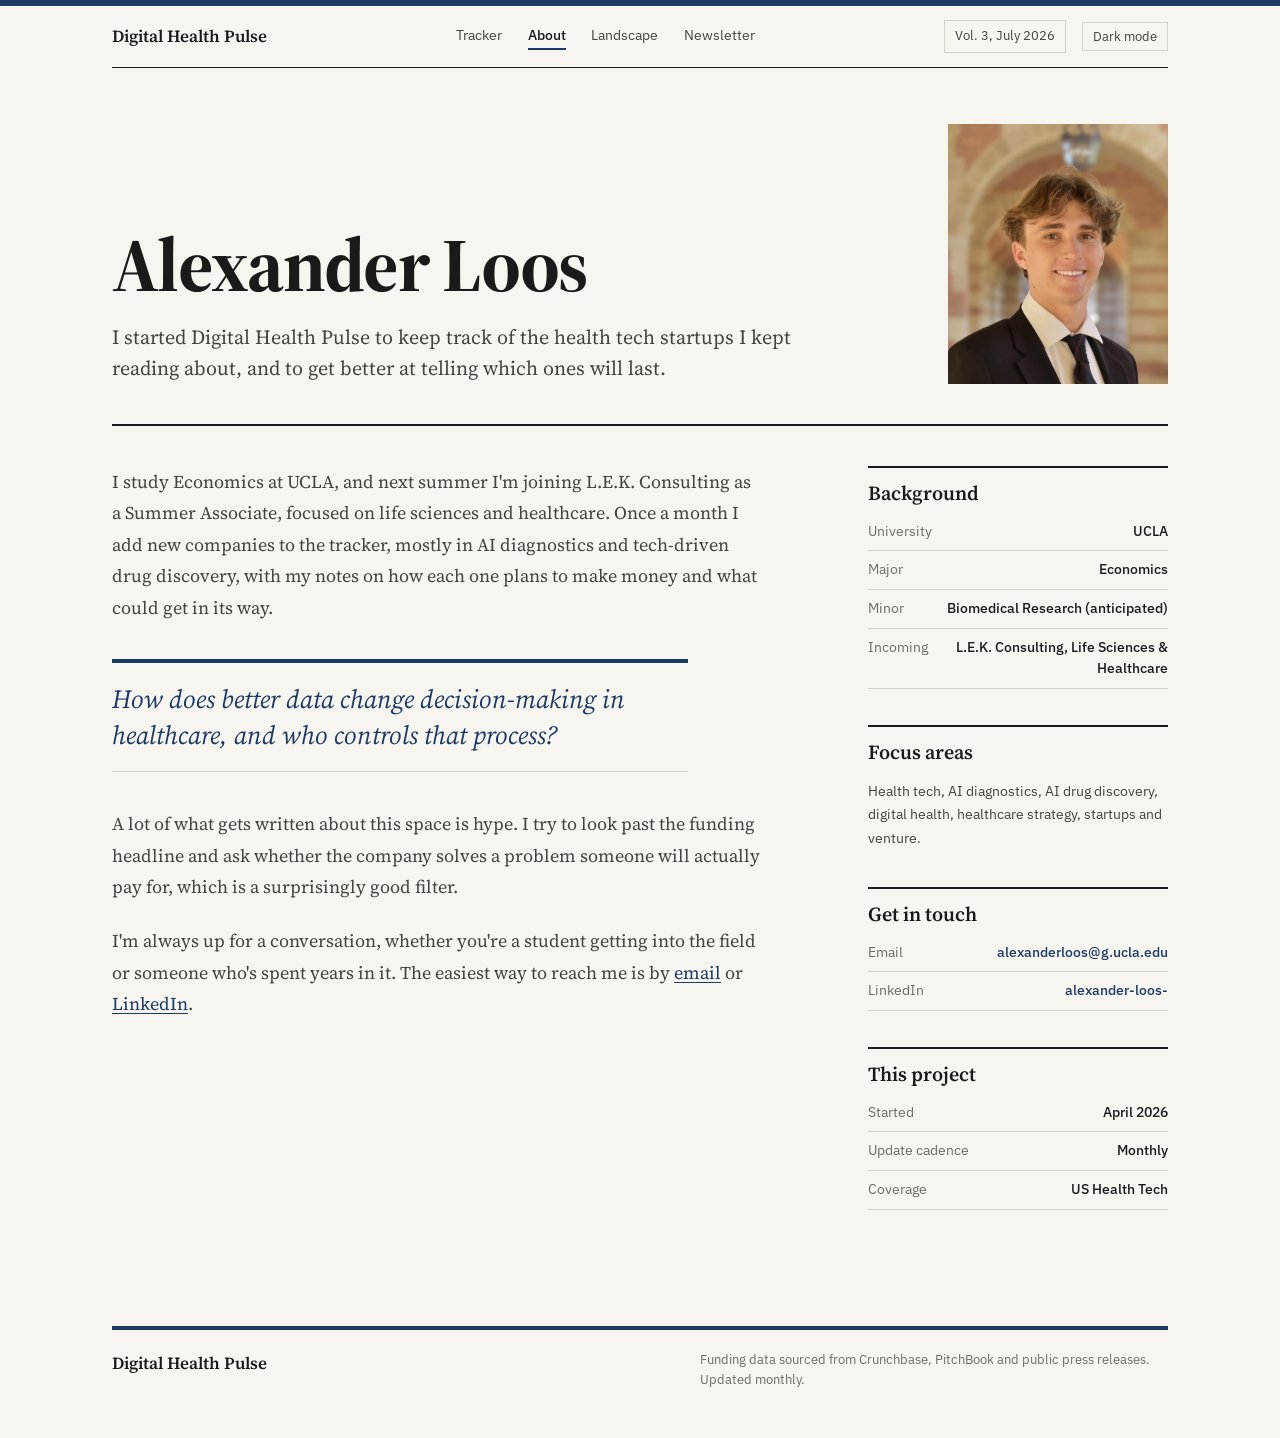
==== commit 7e715b9d: "Add Vol. 3 (July 2026), date Vol. 2 as June, clean Landscape data - Five July companies: Candid Heal" ====
--- a/about.html
+++ b/about.html
@@ -43,7 +43,7 @@
         <a href="newsletter.html">Newsletter</a>
       </nav>
       <div class="tools">
-        <a href="index.html" class="tool-btn" id="vol-link">Vol. 2, June 2026</a>
+        <a href="index.html" class="tool-btn" id="vol-link">Vol. 3, July 2026</a>
         <button class="tool-btn" id="theme-btn" onclick="toggleTheme()">Dark mode</button>
       </div>
     </div>
